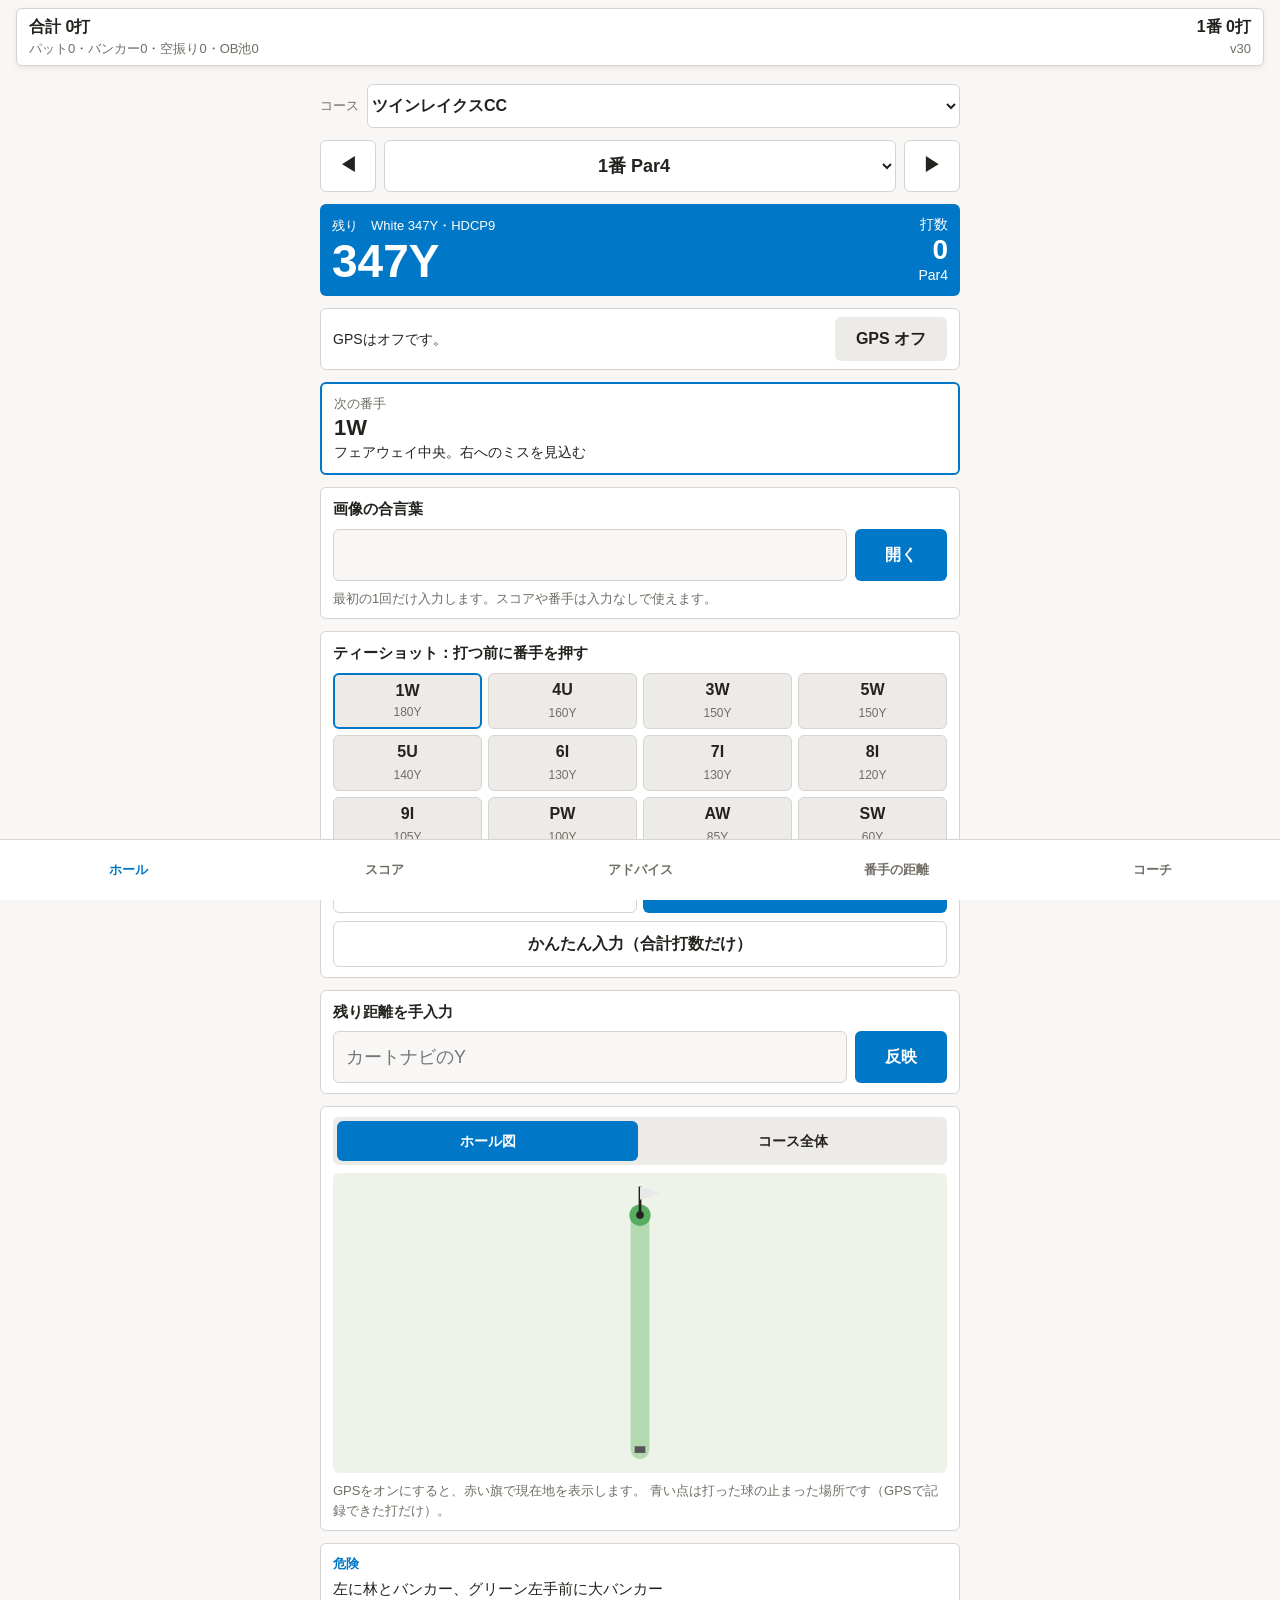
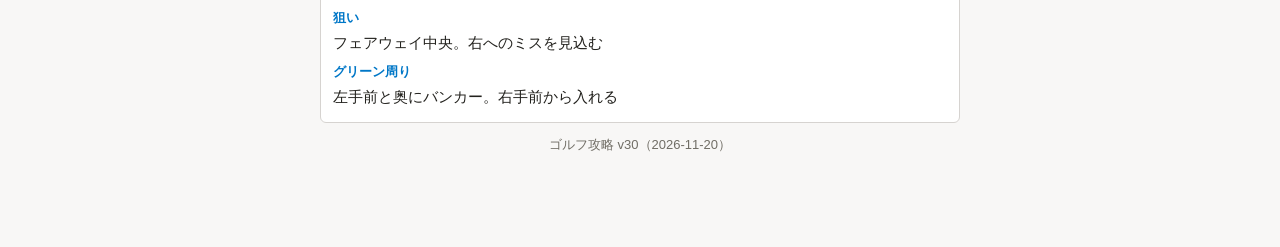
==== index.html @ 8a58126f "Add files via upload" ====
<!doctype html>
<html lang="ja"><head><meta charset="utf-8">
<meta name="robots" content="noindex,nofollow">
<meta name="viewport" content="width=device-width,initial-scale=1,viewport-fit=cover">
<meta name="theme-color" content="#0077c7">
<title>ゴルフ攻略</title>
<link rel="manifest" href="manifest.webmanifest">
<link rel="icon" href="icon-192.png">
<style>
:root {
  --bg: #f8f7f6;
  --surface: #fff;
  --fg: #23221e;
  --muted: #706d65;
  --line: #d6d3d0;
  --accent: #0077c7;
  --on: #fff;
  --soft: #edebe8;
  --danger: #c42828;
  --good: #16784a;
}
@media (prefers-color-scheme: dark) {
  :root {
    --bg: #1b1c1e;
    --surface: #26282b;
    --fg: #f0efed;
    --muted: #aaa69f;
    --line: #45474b;
    --accent: #4db1f0;
    --on: #10242f;
    --soft: #33363a;
    --danger: #ff8a8a;
    --good: #6dd3a0;
    color-scheme: dark;
  }
}
* {
  box-sizing: border-box;
}
body {
  margin: 0;
  background: var(--bg);
  color: var(--fg);
  font-family: "Yu Gothic", YuGothic, "Hiragino Sans", "Noto Sans JP", sans-serif;
  font-size: 16px;
  line-height: 1.5;
  padding: env(safe-area-inset-top, 0px) max(16px, env(safe-area-inset-right, 0px)) 92px
    max(16px, env(safe-area-inset-left, 0px));
}
button,
input,
select {
  font: inherit;
}
main {
  max-width: 640px;
  margin: 0 auto;
  display: grid;
  gap: 12px;
  padding-top: 10px;
}
.nav {
  display: grid;
  grid-template-columns: 56px minmax(0, 1fr) 56px;
  gap: 8px;
}
.nav button,
.nav select {
  min-height: 52px;
  border: 1px solid var(--line);
  border-radius: 6px;
  background: var(--surface);
  color: var(--fg);
  font-weight: 700;
  font-size: 18px;
}
.nav select {
  width: 100%;
  min-width: 0;
  text-align: center;
}
.now {
  background: var(--accent);
  color: var(--on);
  border-radius: 6px;
  padding: 10px 12px;
  display: grid;
  grid-template-columns: minmax(0, 1fr) auto;
  gap: 8px;
  align-items: end;
}
.lab {
  font-size: 13px;
}
.rem {
  font-size: 46px;
  font-weight: 700;
  line-height: 1.1;
  font-variant-numeric: tabular-nums;
}
.sc {
  text-align: right;
  font-size: 14px;
}
.sc b {
  font-size: 28px;
  display: block;
  line-height: 1.1;
}
.gps {
  display: grid;
  grid-template-columns: minmax(0, 1fr) 112px;
  gap: 8px;
  align-items: center;
  background: var(--surface);
  border: 1px solid var(--line);
  border-radius: 6px;
  padding: 8px 12px;
}
.gps .t {
  font-size: 14px;
}
.gps button {
  min-height: 44px;
  border: 0;
  border-radius: 6px;
  background: var(--good);
  color: var(--surface);
  font-weight: 700;
}
.gps button.off {
  background: var(--soft);
  color: var(--fg);
}
.sug {
  background: var(--surface);
  border: 2px solid var(--accent);
  border-radius: 6px;
  padding: 10px 12px;
}
.sug .t {
  font-size: 13px;
  color: var(--muted);
}
.sug .c {
  font-size: 22px;
  font-weight: 700;
  line-height: 1.3;
}
.sug .n {
  font-size: 14px;
}
.card {
  background: var(--surface);
  border: 1px solid var(--line);
  border-radius: 6px;
  padding: 10px 12px;
  display: grid;
  gap: 8px;
}
.h {
  font-weight: 700;
  font-size: 15px;
}
.clubs {
  display: grid;
  grid-template-columns: repeat(4, minmax(0, 1fr));
  gap: 6px;
}
.clubs button {
  min-height: 56px;
  border: 1px solid var(--line);
  border-radius: 6px;
  background: var(--soft);
  color: var(--fg);
  font-weight: 700;
  display: grid;
  place-items: center;
  line-height: 1.15;
  padding: 4px 2px;
}
.clubs small {
  font-weight: 400;
  font-size: 12px;
  color: var(--muted);
}
.clubs .rec {
  border: 2px solid var(--accent);
}
.clubs .sel {
  background: var(--accent);
  color: var(--on);
}
.clubs .sel small {
  color: var(--on);
}
.res {
  display: grid;
  grid-template-columns: repeat(3, minmax(0, 1fr));
  gap: 6px;
}
.res button,
.act {
  min-height: 52px;
  border: 0;
  border-radius: 6px;
  background: var(--accent);
  color: var(--on);
  font-weight: 700;
  padding: 0 6px;
}
.res .warn {
  background: var(--danger);
  color: var(--surface);
}
.res .mid {
  background: var(--soft);
  color: var(--fg);
}
.row {
  display: grid;
  grid-template-columns: minmax(0, 1fr) 92px;
  gap: 8px;
}
.input {
  width: 100%;
  min-width: 0;
  min-height: 48px;
  font-size: 18px;
  padding: 0 12px;
  border: 1px solid var(--line);
  border-radius: 6px;
  background: var(--bg);
  color: var(--fg);
}
.two {
  display: grid;
  grid-template-columns: 1fr 1fr;
  gap: 6px;
}
.ghost {
  min-height: 46px;
  border: 1px solid var(--line);
  border-radius: 6px;
  background: var(--surface);
  color: var(--fg);
  font-weight: 700;
}
.ghost:disabled {
  opacity: 0.5;
}
.log {
  display: flex;
  flex-wrap: wrap;
  gap: 6px;
  font-size: 13px;
  color: var(--muted);
}
.log span {
  background: var(--soft);
  border-radius: 6px;
  padding: 2px 8px;
}
.log button {
  min-height: 40px;
  border: 1px solid var(--line);
  border-radius: 6px;
  background: var(--soft);
  color: var(--fg);
  font-size: 14px;
  padding: 2px 10px;
}
.log button.on {
  border: 2px solid var(--accent);
  background: var(--surface);
  font-weight: 700;
}
.res.r4 {
  grid-template-columns: repeat(4, minmax(0, 1fr));
}
.res .off {
  background: var(--soft);
  color: var(--fg);
}
dl {
  margin: 0;
  display: grid;
  gap: 4px;
  font-size: 15px;
}
dt {
  font-size: 13px;
  color: var(--accent);
  font-weight: 700;
}
dd {
  margin: 0 0 4px;
}
.note {
  font-size: 13px;
  color: var(--muted);
  margin: 0;
}
#status {
  position: fixed;
  left: 0;
  right: 0;
  bottom: calc(68px + env(safe-area-inset-bottom, 0px));
  text-align: center;
  font-size: 13px;
  pointer-events: none;
  z-index: 7;
}
#status span {
  background: var(--fg);
  color: var(--bg);
  border-radius: 6px;
  padding: 3px 10px;
}
#status span:empty {
  display: none;
}
.pics {
  display: grid;
  gap: 6px;
}
.tabs {
  display: grid;
  grid-template-columns: repeat(3, 1fr);
  gap: 4px;
  background: var(--soft);
  padding: 4px;
  border-radius: 6px;
}
.tabs button {
  min-height: 40px;
  border: 0;
  border-radius: 6px;
  background: transparent;
  color: var(--fg);
  font-weight: 700;
  white-space: nowrap;
  font-size: 14px;
  padding: 0 2px;
}
.tabs button[aria-pressed="true"] {
  background: var(--accent);
  color: var(--on);
}
.pic {
  position: relative;
}
.pic img {
  display: block;
  width: 100%;
  border-radius: 6px;
}
.pic.map img {
  max-width: 340px;
  margin: 0 auto;
}
.tag {
  position: absolute;
  left: 50%;
  transform: translateX(-50%);
  background: #fff;
  color: #0077c7;
  font-weight: 700;
  font-size: 13px;
  padding: 0 8px;
  border-radius: 6px;
}
.tag.top {
  top: 6px;
}
.tag.bot {
  bottom: 6px;
}
.tabbar {
  position: fixed;
  left: 0;
  right: 0;
  bottom: 0;
  background: var(--surface);
  border-top: 1px solid var(--line);
  display: grid;
  grid-template-columns: repeat(5, 1fr);
  padding-bottom: env(safe-area-inset-bottom, 0px);
  z-index: 8;
}
.tabbar button {
  white-space: nowrap;
  font-size: 12.5px;
  padding: 0 2px;
  min-height: 60px;
  border: 0;
  background: none;
  color: var(--muted);
  font-weight: 700;
}
.tabbar button[aria-current="true"] {
  color: var(--accent);
}
table {
  border-collapse: collapse;
  width: 100%;
  font-size: 15px;
}
th,
td {
  border-bottom: 1px solid var(--line);
  padding: 6px;
  text-align: center;
}
th {
  color: var(--muted);
  font-size: 13px;
}
tr.sum td {
  font-weight: 700;
  background: var(--soft);
}
.link {
  border: 0;
  background: none;
  color: var(--danger);
  text-decoration: underline;
  font-size: 14px;
  padding: 6px 0;
  text-align: left;
}
</style></head><body>
<main id="app"></main><div id="status" role="status"><span></span></div>
<nav class="tabbar" aria-label="画面"><button data-view="hole" aria-current="true">ホール</button><button data-view="score" aria-current="false">スコア</button><button data-view="advice" aria-current="false">アドバイス</button><button data-view="clubs" aria-current="false">番手の距離</button><button data-view="coach" aria-current="false">コーチ</button></nav>
<script src="images.js"></script>
<!--
  起動係：アプリのファイル（js フォルダ）を全部そろえてから、順番どおりに動かす。
  1つでも取れなかったら、何も動かさない（新しいファイルと古いファイルが混ざって、画面が出なくなるのを防ぐ）。
  そのとき、前の版（v28 まで）の記録だけがある端末では、端末に残っている前の版（app.js）で動かす。
  くわしくは README の「9. 起動のしくみと、v28 からの引っ越し」。
-->
<script id="boot">
(function () {
  // 読み込む順番に意味があります（下のファイルは、上のファイルの中身を使います）
  var FILES = [
    "version",
    "courses",
    "advice",
    "core",
    "course",
    "suggest",
    "gps",
    "record",
    "export",
    "maps",
    "pics",
    "view-hole",
    "view-score",
    "view-settings",
    "view-advice",
    "main",
  ];
  var OLD_KEY = "twinlakes-v1", // v28 までの保存場所
    NEW_KEY = "golf-kouryaku-v1", // 今の保存場所
    app = document.getElementById("app"),
    done = false;

  function has(key) {
    try {
      return localStorage.getItem(key) !== null;
    } catch (e) {
      return false;
    }
  }
  // 前の版で動かしてよい端末か：前の版の記録があり、今の版がまだ1度も動いていない
  // （今の版が1度でも動いた端末で前の版を動かすと、記録が2か所に分かれてしまう）
  function canUseOld() {
    return has(OLD_KEY) && !has(NEW_KEY);
  }
  // どれか1つだけを実行する（先に決まったほうが勝ち）
  function once(fn) {
    return function (x) {
      if (done) return;
      done = true;
      fn(x);
    };
  }
  // 全部そろった：順番どおりに動かす
  function start(texts) {
    app.textContent = "";
    texts.forEach(function (text, i) {
      var s = document.createElement("script");
      s.textContent = text + "\n//# sourceURL=js/" + FILES[i] + ".js";
      document.body.appendChild(s);
    });
  }
  // 前の版（端末に残っている app.js）で動かす
  function useOld() {
    app.textContent = "";
    var s = document.createElement("script");
    s.src = "app.js";
    s.onerror = sorry;
    document.body.appendChild(s);
  }
  // どちらも動かせない
  function sorry() {
    app.innerHTML =
      '<section class="card"><div class="h">読み込めませんでした</div>' +
      '<p class="note">電波のある場所で、もう一度開いてください。記録は消えていません。</p>' +
      '<button class="act" id="retry">もう一度読み込む</button></section>';
    document.getElementById("retry").onclick = function () {
      location.reload();
    };
  }

  // すぐ動き出せたときは何も出さない。0.4秒たっても動き出せていなければ、待っていることを知らせる
  setTimeout(function () {
    if (!done) app.innerHTML = '<p class="note" id="loading">読み込んでいます…</p>';
  }, 400);
  Promise.all(
    FILES.map(function (f) {
      // no-cache：ブラウザが覚えている古い中身を使わず、いつも「今の中身か」を確かめてから使う
      return fetch("js/" + f + ".js", { cache: "no-cache" }).then(function (r) {
        if (!r.ok) throw new Error(f);
        return r.text();
      });
    }),
  ).then(
    once(start),
    once(function () {
      canUseOld() ? useOld() : sorry();
    }),
  );
  // 電波が弱くて時間がかかるとき：前の版で動かせる端末なら、6秒で前の版に切り替える
  // （取りこみは裏で続くので、次に開いたときには今の版で動く）
  if (canUseOld()) setTimeout(once(useOld), 6000);
})();
</script>
</body></html>
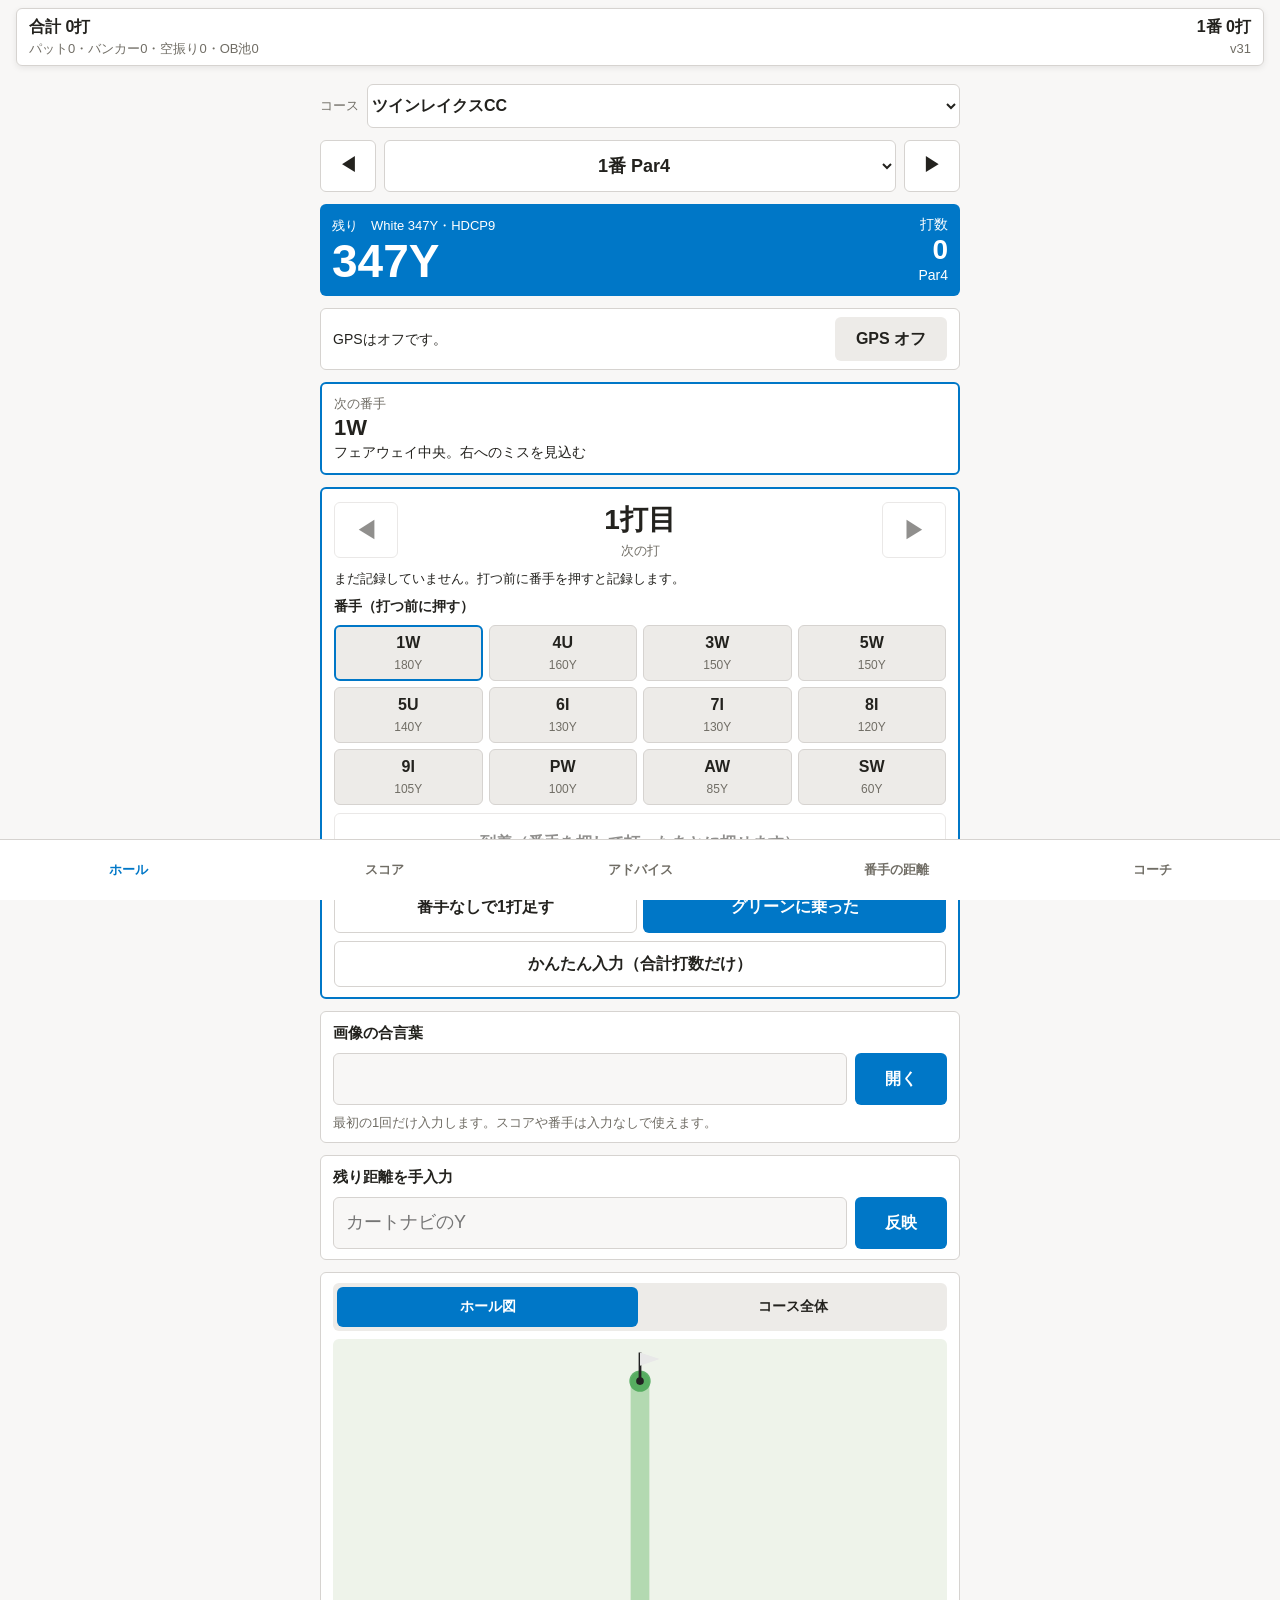
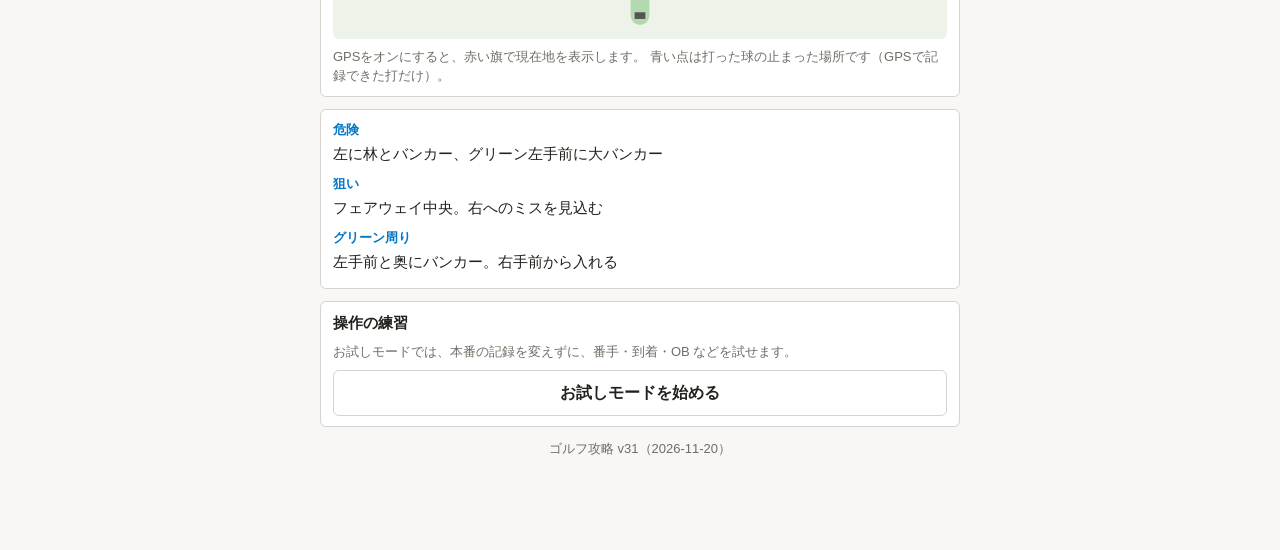
==== commit 61f4cbe1: "Add files via upload" ====
--- a/index.html
+++ b/index.html
@@ -274,6 +274,9 @@
   border: 2px solid var(--accent);
   background: var(--surface);
   font-weight: 700;
+}
+#strokecard {
+  scroll-margin-top: 84px; /* 上の帯（合計打数）に、◀ 何打目 ▶ が隠れないように */
 }
 .res.r4 {
   grid-template-columns: repeat(4, minmax(0, 1fr));
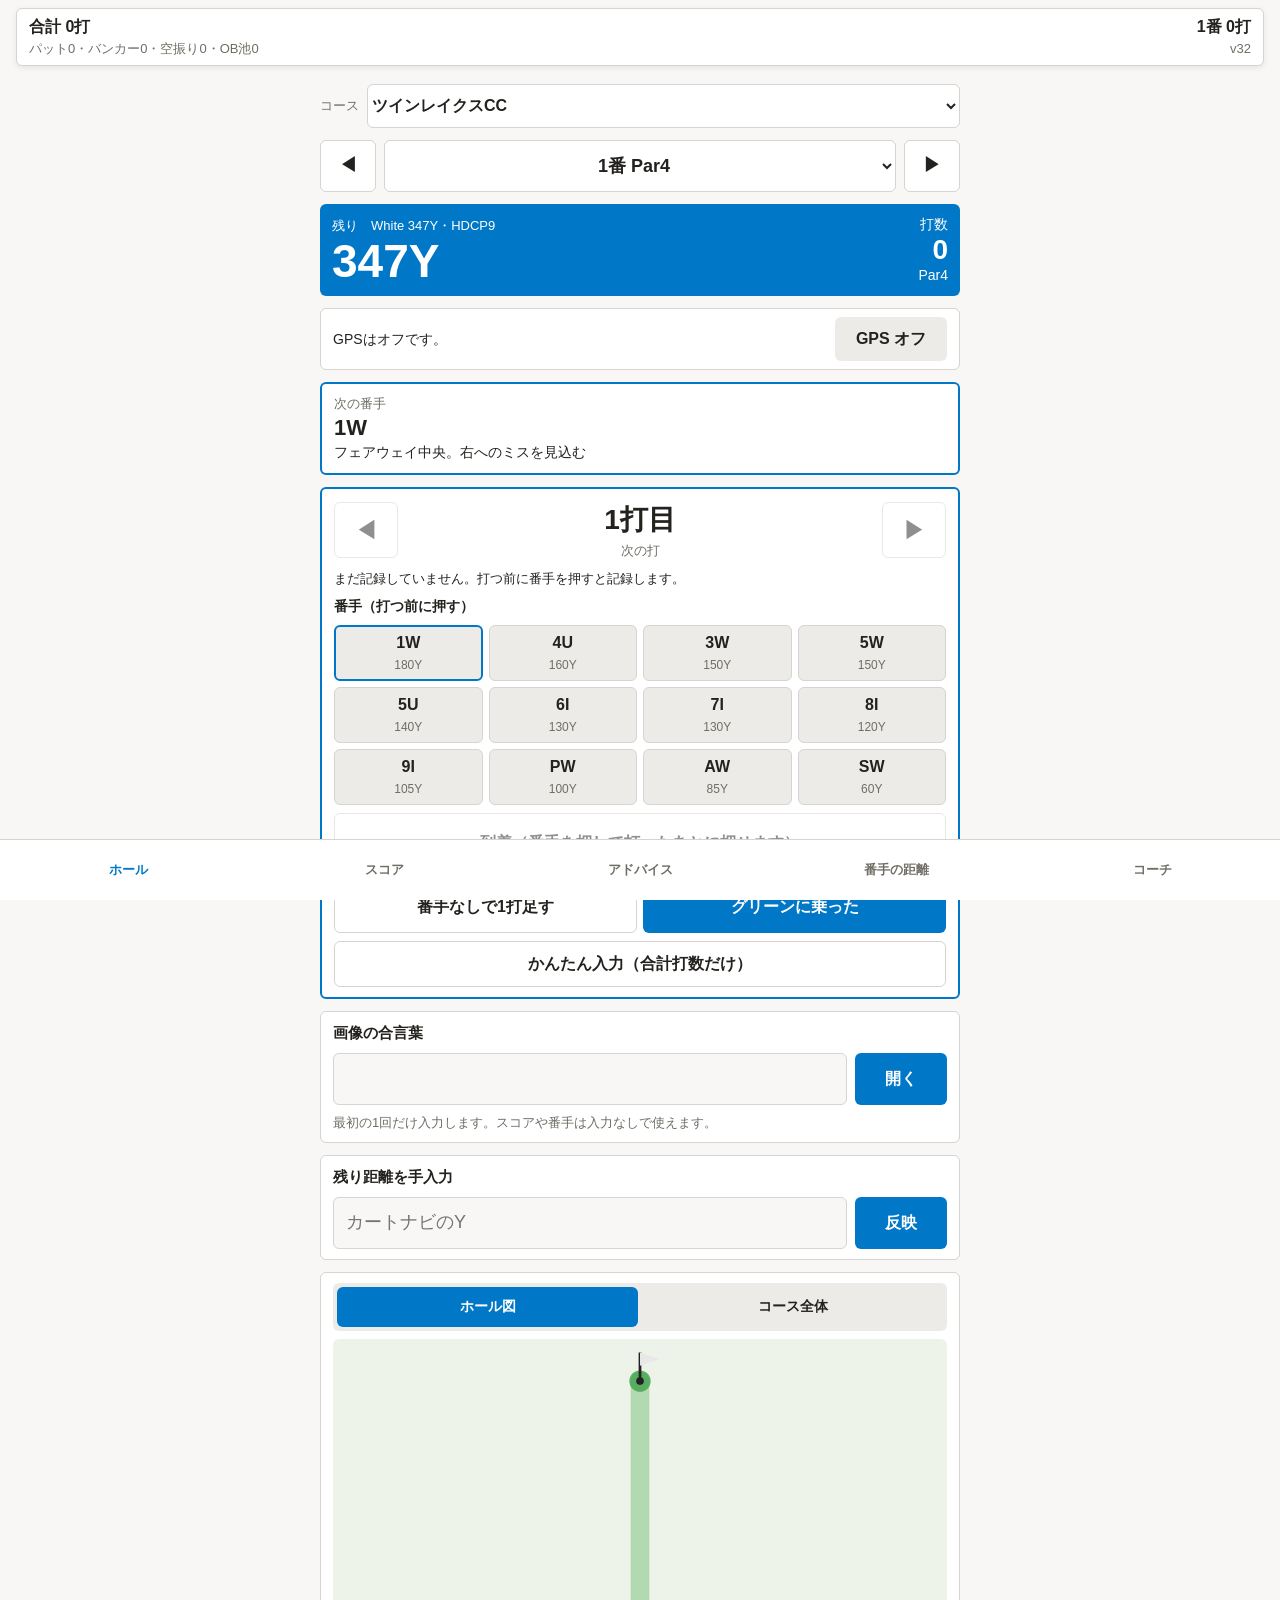
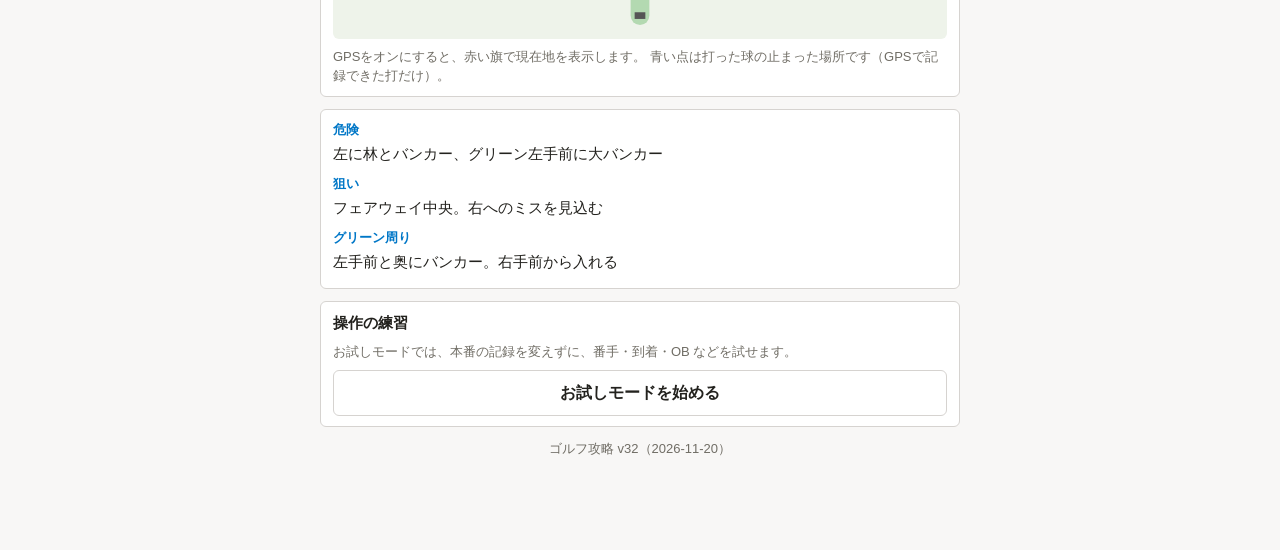
==== commit cf5ee593: "Add files via upload" ====
--- a/index.html
+++ b/index.html
@@ -436,6 +436,7 @@
 <main id="app"></main><div id="status" role="status"><span></span></div>
 <nav class="tabbar" aria-label="画面"><button data-view="hole" aria-current="true">ホール</button><button data-view="score" aria-current="false">スコア</button><button data-view="advice" aria-current="false">アドバイス</button><button data-view="clubs" aria-current="false">番手の距離</button><button data-view="coach" aria-current="false">コーチ</button></nav>
 <script src="images.js"></script>
+<script src="images-tamagawa.js"></script>
 <!--
   起動係：アプリのファイル（js フォルダ）を全部そろえてから、順番どおりに動かす。
   1つでも取れなかったら、何も動かさない（新しいファイルと古いファイルが混ざって、画面が出なくなるのを防ぐ）。
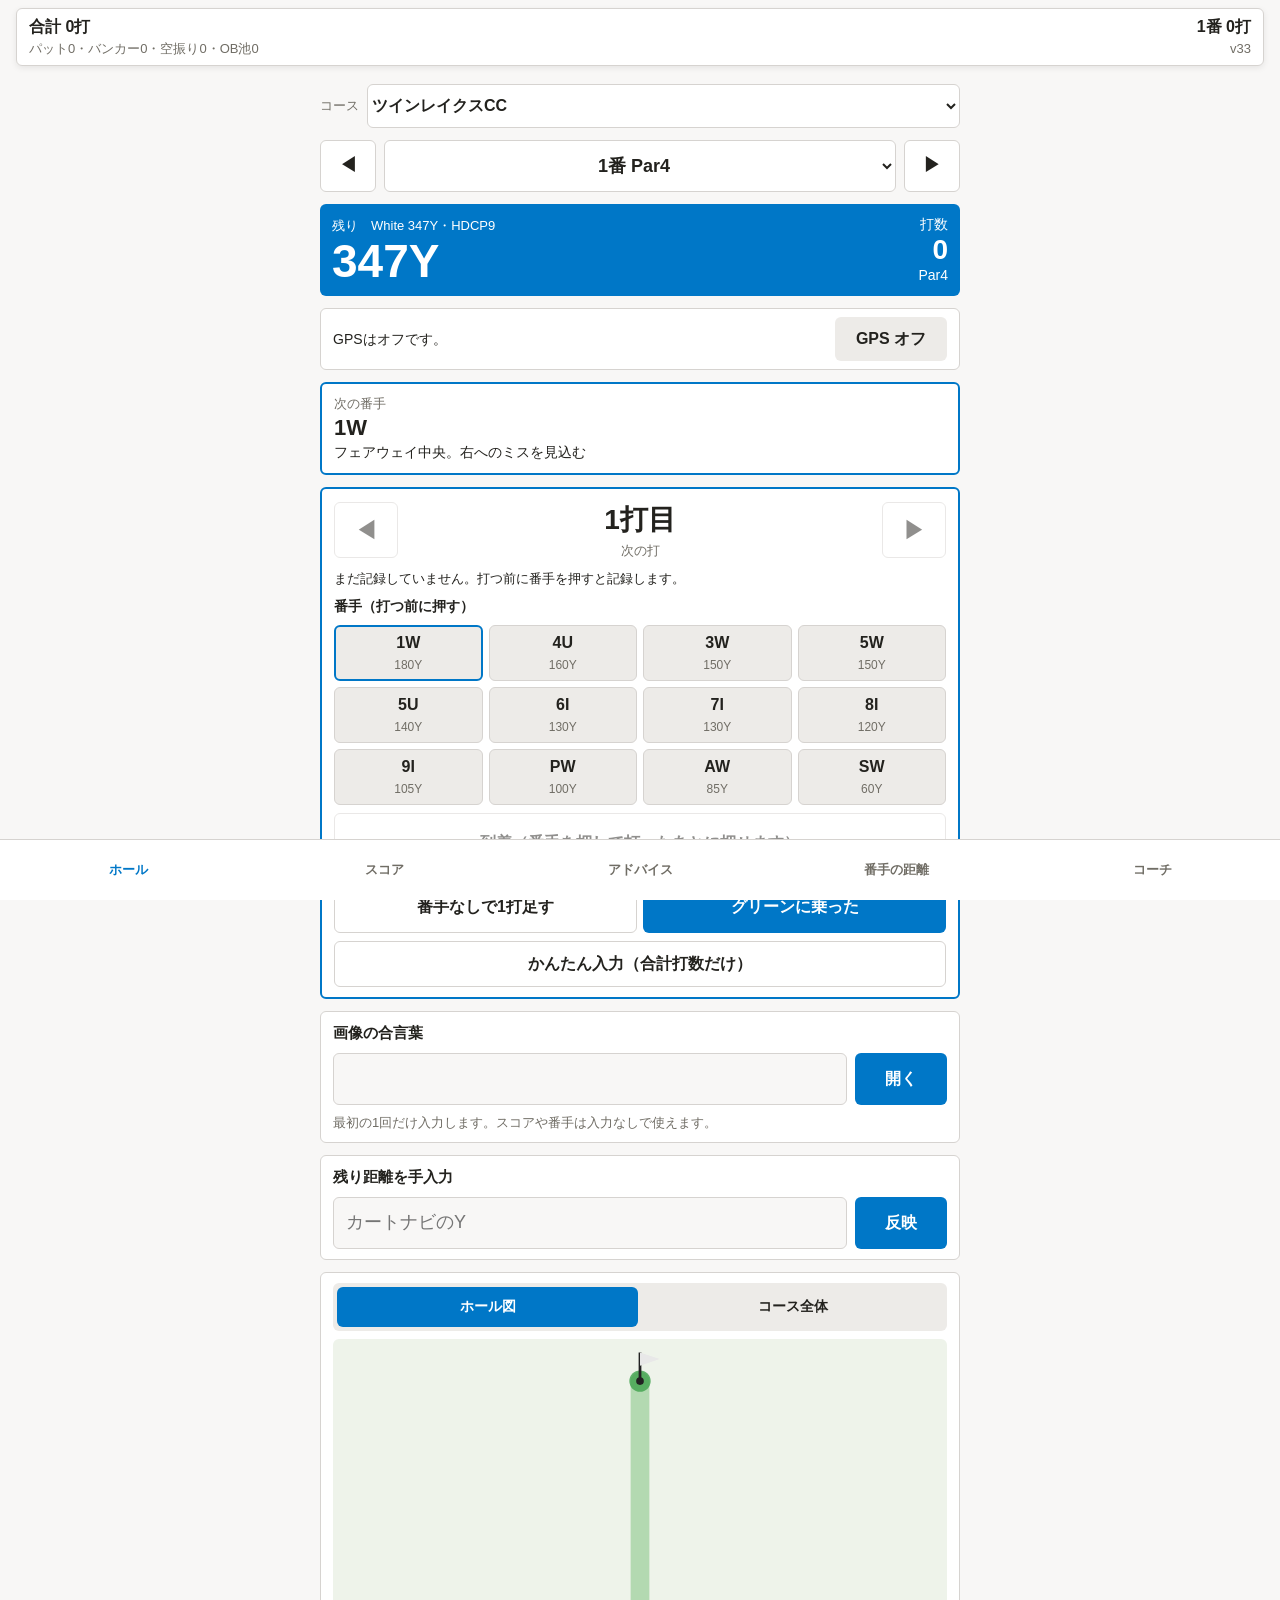
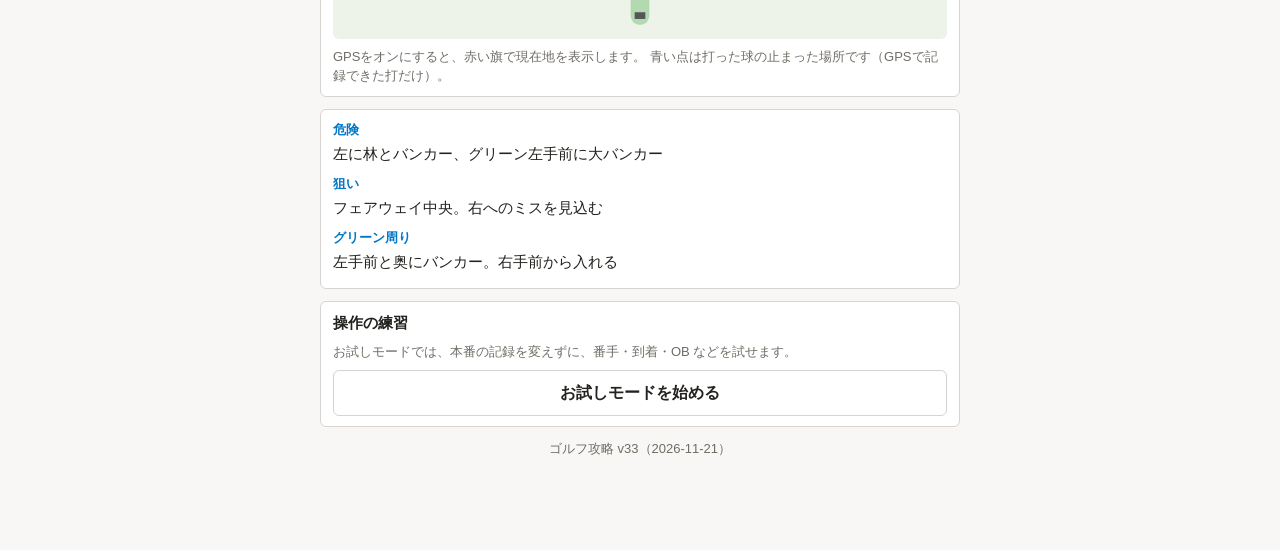
==== commit 069a960e: "v33: ホールの図の◀▶と、フリックの見た目（index.html）" ====
--- a/index.html
+++ b/index.html
@@ -326,6 +326,32 @@
 .pics {
   display: grid;
   gap: 6px;
+}
+.pics[data-swipe] {
+  touch-action: pan-y pinch-zoom;
+}
+.picnav {
+  display: grid;
+  grid-template-columns: 52px 1fr 52px;
+  align-items: center;
+  gap: 6px;
+  margin-bottom: 6px;
+}
+.picnav .h {
+  text-align: center;
+  margin: 0;
+}
+.picnav button {
+  min-height: 44px;
+  border: 0;
+  border-radius: 6px;
+  background: var(--soft);
+  color: var(--fg);
+  font-size: 18px;
+  font-weight: 700;
+}
+.picaway .act {
+  margin-left: 6px;
 }
 .tabs {
   display: grid;
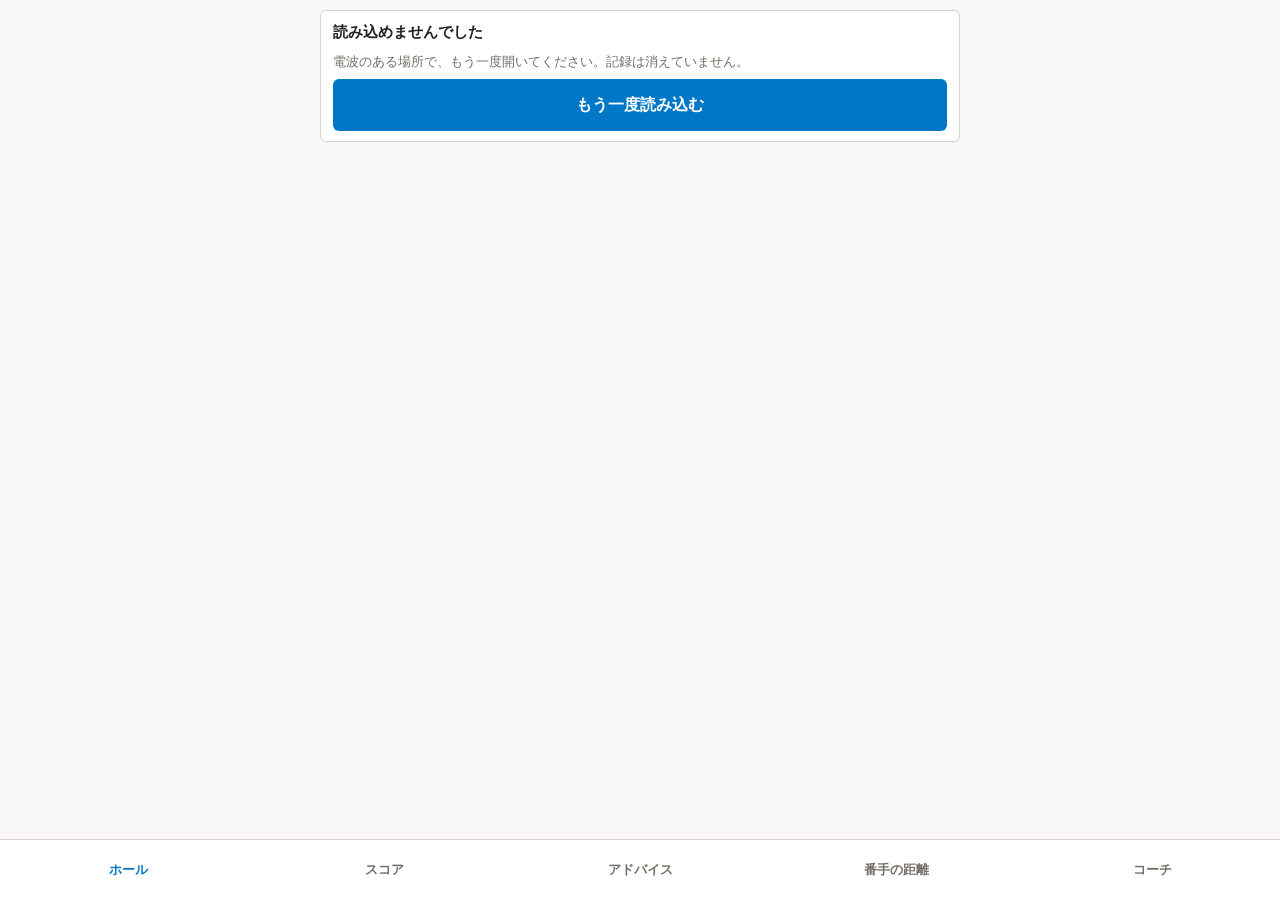
==== commit b11b9fda: "v35: 番手ごとの記録（累計）と飛距離の伸びの見た目・読み込み一覧（index.html・sw.js）" ====
--- a/index.html
+++ b/index.html
@@ -322,6 +322,74 @@
 }
 #status span:empty {
   display: none;
+}
+.cl {
+  border-top: 1px solid var(--line);
+  padding-top: 8px;
+  margin-top: 8px;
+}
+.clh {
+  display: flex;
+  justify-content: space-between;
+  align-items: baseline;
+}
+.clh span {
+  color: var(--muted);
+  font-size: 14px;
+}
+.trend {
+  display: block;
+  width: 100%;
+  max-width: 420px;
+  height: auto;
+  margin: 2px 0 4px;
+}
+.trend .ax {
+  stroke: var(--line);
+}
+.trend .lb {
+  fill: var(--muted);
+  font-size: 10px;
+}
+.trend .vl {
+  fill: var(--fg);
+  font-size: 10px;
+  font-weight: 700;
+}
+.trend .tl {
+  fill: none;
+  stroke: var(--accent);
+  stroke-width: 1.5;
+  opacity: 0.6;
+}
+.trend .rg {
+  stroke-width: 3;
+  stroke-linecap: round;
+  opacity: 0.35;
+}
+.trend .rg.pf,
+.trend .mk.pf {
+  stroke: var(--accent);
+  fill: var(--accent);
+}
+.trend .rg.pp,
+.trend .mk.pp {
+  stroke: var(--muted);
+  fill: var(--muted);
+}
+.trend .rg.co,
+.trend .mk.co {
+  stroke: #d9822b;
+  fill: #d9822b;
+}
+.legend .pf {
+  color: var(--accent);
+}
+.legend .pp {
+  color: var(--muted);
+}
+.legend .co {
+  color: #d9822b;
 }
 .pics {
   display: grid;
@@ -486,6 +554,7 @@
     "pics",
     "view-hole",
     "view-score",
+    "clublog",
     "view-settings",
     "view-advice",
     "main",
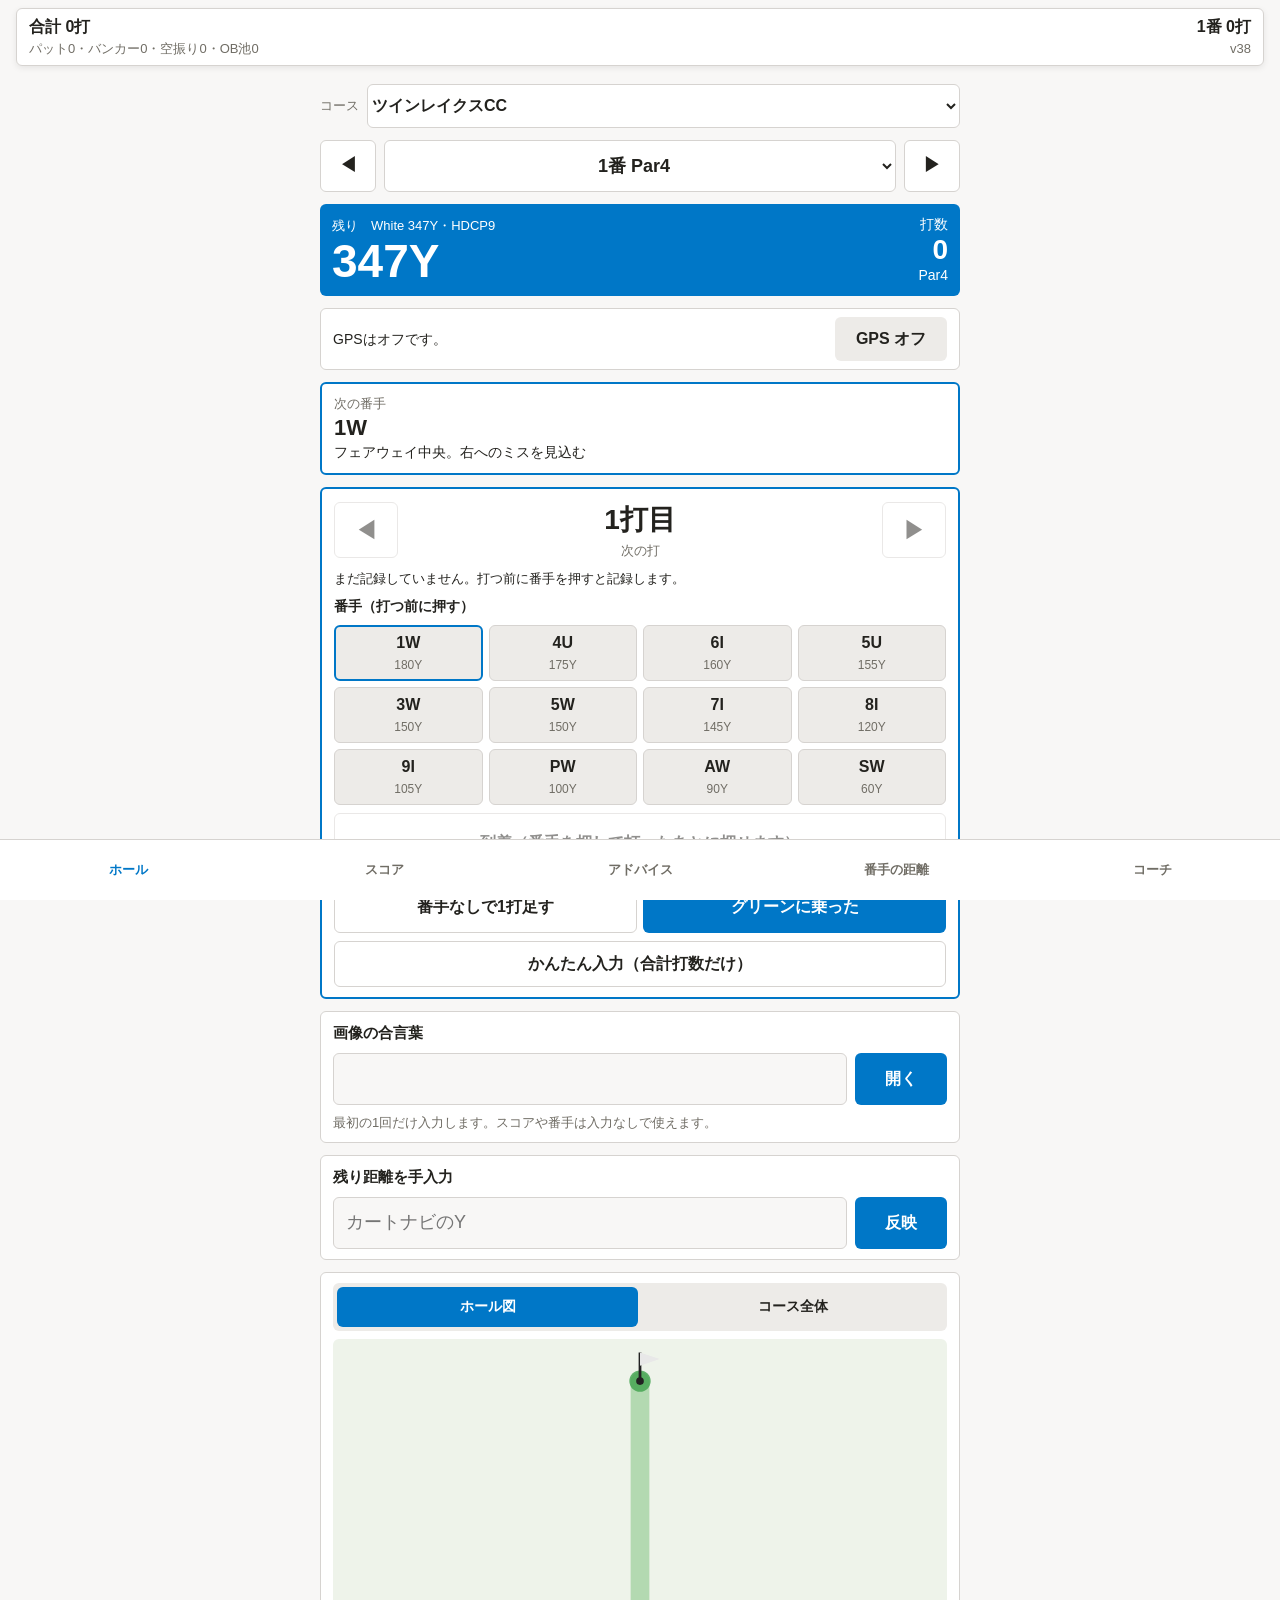
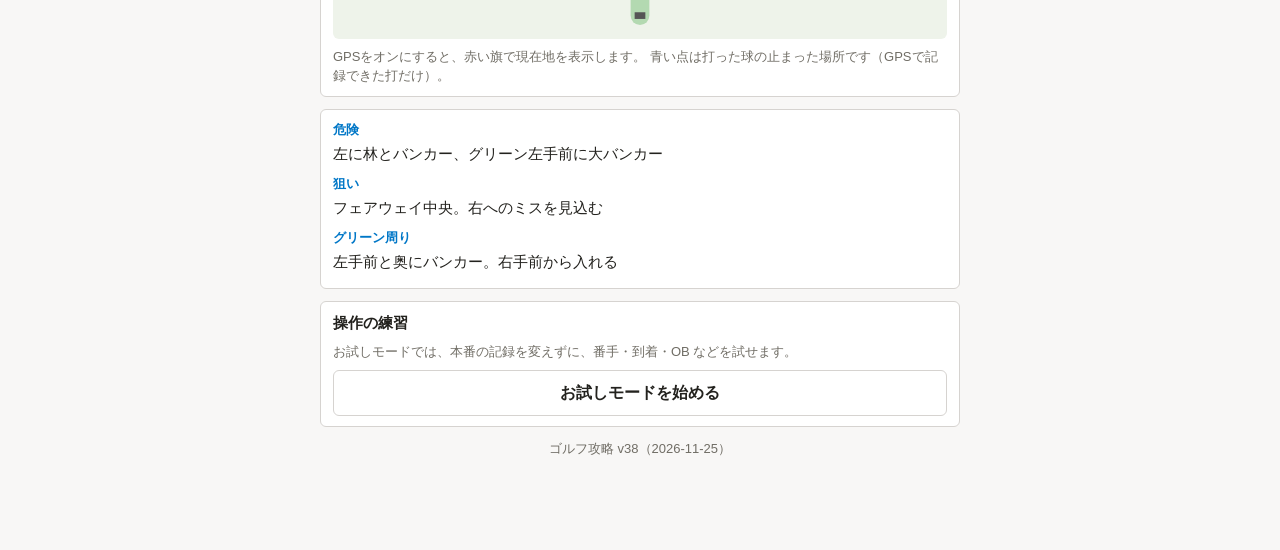
==== commit 78e52802: "v38: ハーフの色（index.html）" ====
--- a/index.html
+++ b/index.html
@@ -377,6 +377,18 @@
   stroke: var(--muted);
   fill: var(--muted);
 }
+.trend .tlh {
+  stroke: #2e9d6a;
+  stroke-dasharray: 4 3;
+}
+.trend .rg.ph,
+.trend .mk.ph {
+  stroke: #2e9d6a;
+  fill: #2e9d6a;
+}
+.legend .ph {
+  color: #2e9d6a;
+}
 .trend .rg.co,
 .trend .mk.co {
   stroke: #d9822b;
@@ -390,6 +402,60 @@
 }
 .legend .co {
   color: #d9822b;
+}
+.glbar {
+  height: 8px;
+  border-radius: 4px;
+  background: var(--soft);
+  overflow: hidden;
+  margin: 2px 0 10px;
+}
+.glbar div {
+  height: 100%;
+  background: var(--accent);
+}
+.glterm {
+  font-size: 28px;
+  font-weight: 700;
+  margin: 10px 0 2px;
+}
+.glmean {
+  font-size: 17px;
+  line-height: 1.6;
+}
+.glitem {
+  border-top: 1px solid var(--line);
+  padding: 8px 0;
+}
+.glitem p {
+  margin: 4px 0;
+  line-height: 1.6;
+}
+.glh {
+  display: flex;
+  justify-content: space-between;
+  align-items: center;
+  gap: 8px;
+}
+.glh button {
+  min-height: 34px;
+  padding: 0 10px;
+  font-size: 13px;
+}
+.row2 {
+  display: grid;
+  grid-template-columns: 1fr 1fr;
+  gap: 8px;
+}
+.row3 {
+  display: grid;
+  grid-template-columns: 52px minmax(0, 1fr) minmax(0, 1fr);
+  gap: 6px;
+  margin-bottom: 6px;
+}
+.row3.note {
+  margin-bottom: 2px;
+  text-align: center;
 }
 .pics {
   display: grid;
@@ -555,6 +621,7 @@
     "view-hole",
     "view-score",
     "clublog",
+    "glossary",
     "view-settings",
     "view-advice",
     "main",
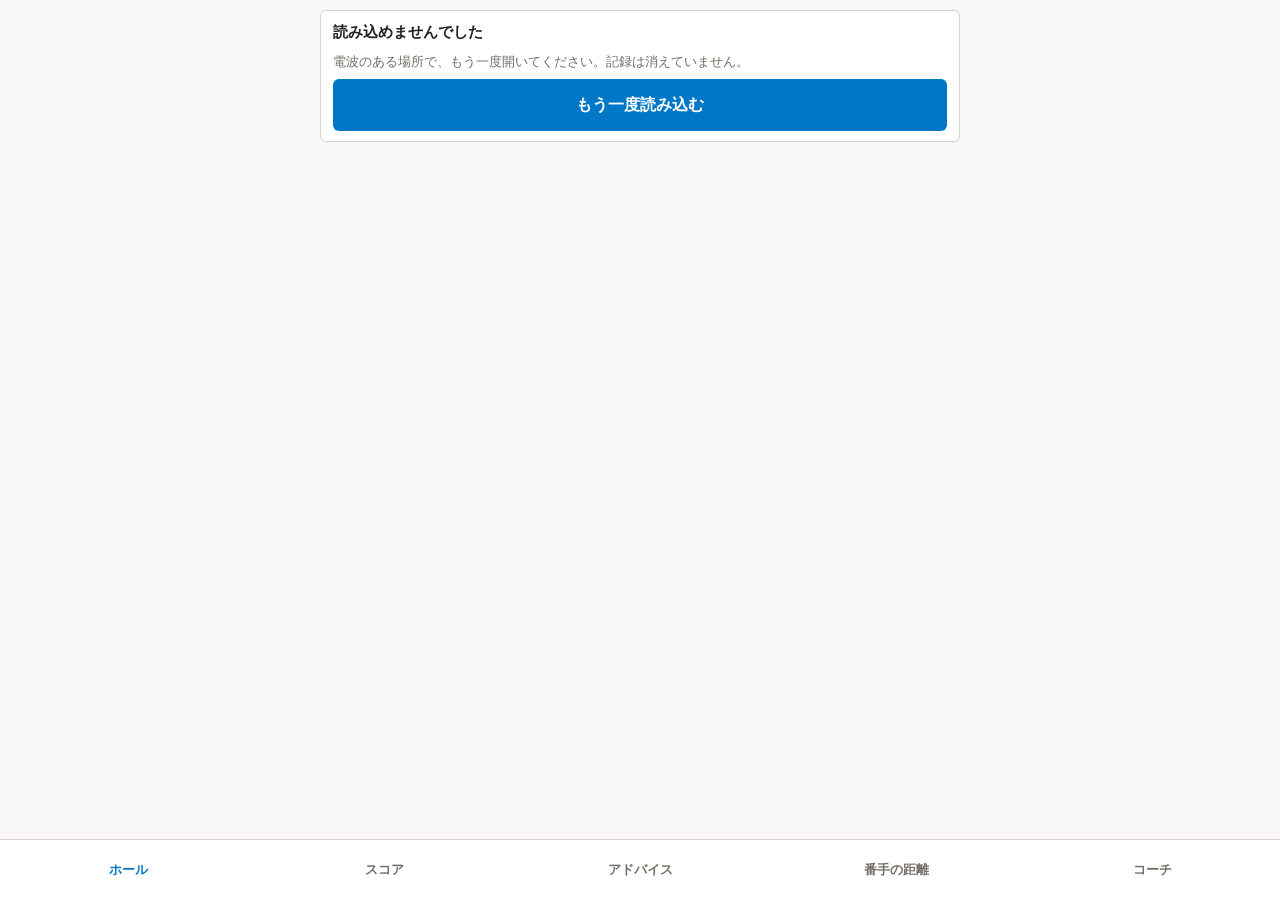
==== commit 1ec7ca44: "v39: レッスンの振り返りの見た目と読み込み一覧（index.html・sw.js）" ====
--- a/index.html
+++ b/index.html
@@ -402,6 +402,24 @@
 }
 .legend .co {
   color: #d9822b;
+}
+.lesson summary {
+  cursor: pointer;
+  font-size: 16px;
+  padding: 4px 0;
+}
+.lesson .t {
+  font-weight: 700;
+  margin-top: 8px;
+}
+.lsnext {
+  background: var(--soft);
+  border-radius: 6px;
+  padding: 8px 10px 2px;
+  margin: 8px 0;
+}
+.lsnext .h {
+  margin: 0;
 }
 .glbar {
   height: 8px;
@@ -622,6 +640,7 @@
     "view-score",
     "clublog",
     "glossary",
+    "lessons",
     "view-settings",
     "view-advice",
     "main",
